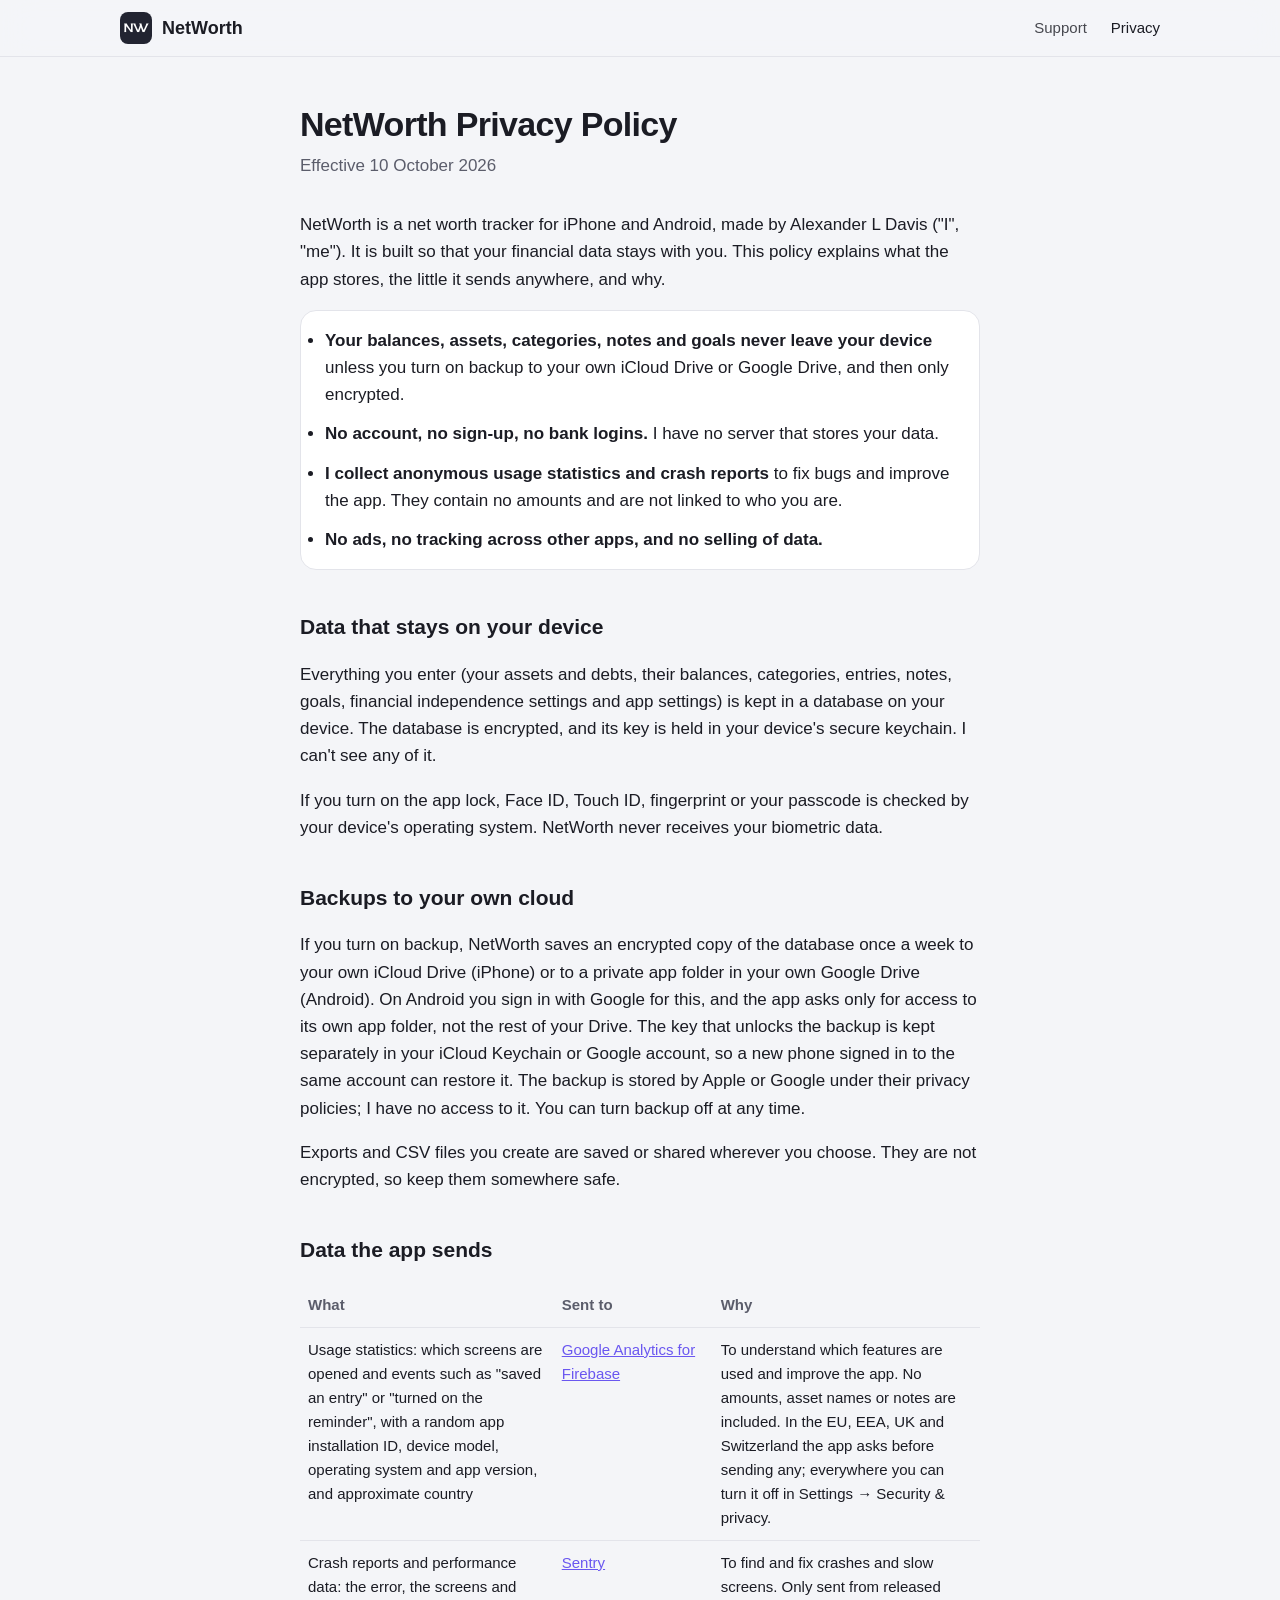
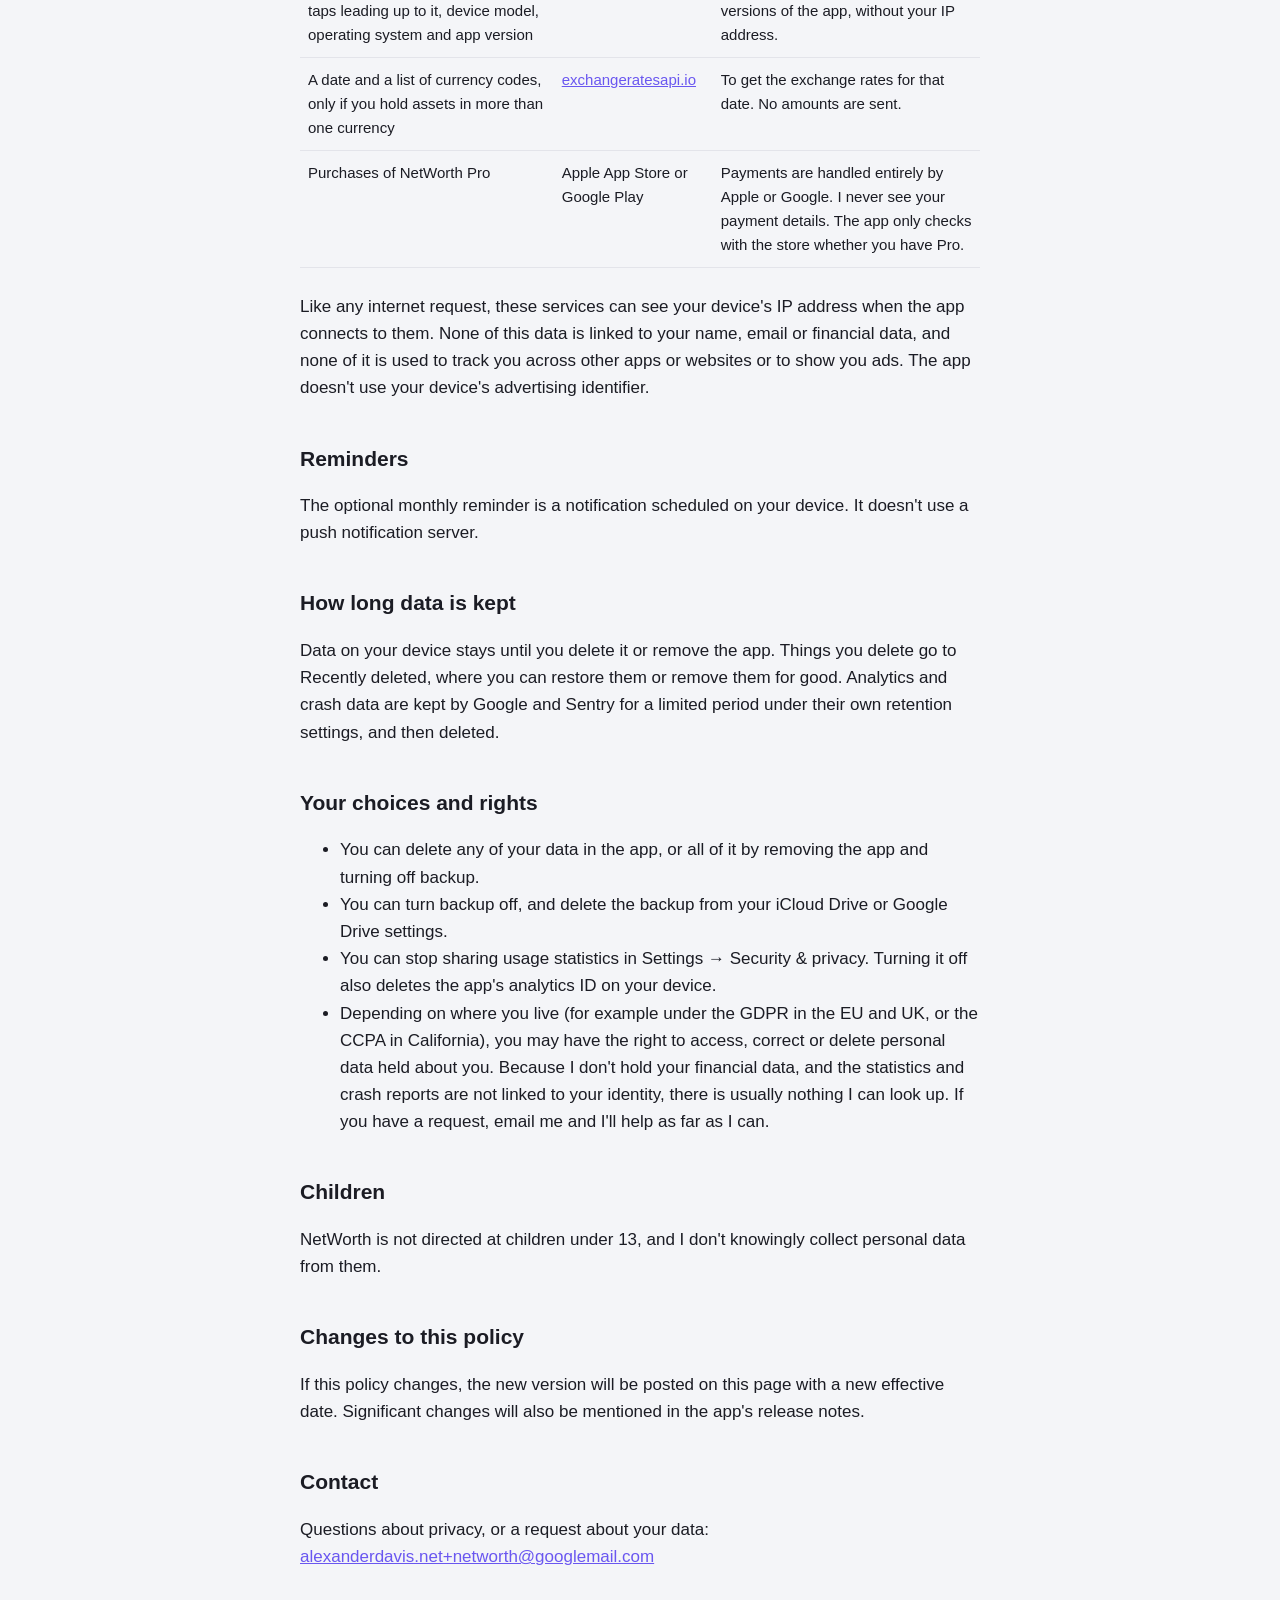
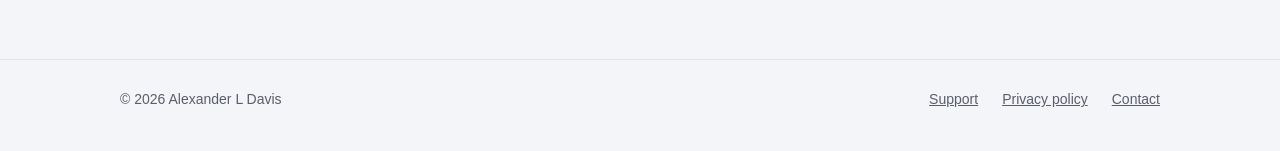
==== privacy/index.html @ a10e5fa9 "Add the NetWorth website: landing page, support and privacy policy The privacy policy moves here fro" ====
<!doctype html>
<html lang="en">
  <head>
    <meta charset="utf-8" />
    <meta name="viewport" content="width=device-width, initial-scale=1" />
    <title>NetWorth Privacy Policy</title>
    <meta name="description" content="How the NetWorth app handles your data: your balances stay encrypted on your device." />
    <link rel="icon" href="../assets/favicon.png" />
    <link rel="apple-touch-icon" href="../assets/apple-touch-icon.png" />
    <link rel="stylesheet" href="../assets/style.css" />
  </head>
  <body>
    <header class="site-header">
      <nav class="nav">
        <a class="brand" href="../"><img src="../assets/icon.png" alt="" />NetWorth</a>
        <a href="../support/">Support</a>
        <a href="../privacy/" aria-current="page">Privacy</a>
      </nav>
    </header>
    <main class="doc">
      <h1>NetWorth Privacy Policy</h1>
      <p class="meta">Effective 10 October 2026</p>

      <p>
        NetWorth is a net worth tracker for iPhone and Android, made by Alexander L Davis
        ("I", "me"). It is built so that your financial data stays with you. This policy explains
        what the app stores, the little it sends anywhere, and why.
      </p>

      <ul class="summary">
        <li><strong>Your balances, assets, categories, notes and goals never leave your device</strong> unless you turn on backup to your own iCloud Drive or Google Drive, and then only encrypted.</li>
        <li><strong>No account, no sign-up, no bank logins.</strong> I have no server that stores your data.</li>
        <li><strong>I collect anonymous usage statistics and crash reports</strong> to fix bugs and improve the app. They contain no amounts and are not linked to who you are.</li>
        <li><strong>No ads, no tracking across other apps, and no selling of data.</strong></li>
      </ul>

      <h2>Data that stays on your device</h2>
      <p>
        Everything you enter (your assets and debts, their balances, categories, entries, notes,
        goals, financial independence settings and app settings) is kept in a database on your
        device. The database is encrypted, and its key is held in your device's secure keychain.
        I can't see any of it.
      </p>
      <p>
        If you turn on the app lock, Face ID, Touch ID, fingerprint or your passcode is checked by
        your device's operating system. NetWorth never receives your biometric data.
      </p>

      <h2>Backups to your own cloud</h2>
      <p>
        If you turn on backup, NetWorth saves an encrypted copy of the database once a week to your
        own iCloud Drive (iPhone) or to a private app folder in your own Google Drive (Android). On
        Android you sign in with Google for this, and the app asks only for access to its own app
        folder, not the rest of your Drive. The key that unlocks the backup is kept separately in your
        iCloud Keychain or Google account, so a new phone signed in to the same account can restore
        it. The backup is stored by Apple or Google under their privacy policies; I have no access
        to it. You can turn backup off at any time.
      </p>
      <p>
        Exports and CSV files you create are saved or shared wherever you choose. They are not
        encrypted, so keep them somewhere safe.
      </p>

      <h2>Data the app sends</h2>
      <div class="scroll">
        <table>
          <thead>
            <tr><th>What</th><th>Sent to</th><th>Why</th></tr>
          </thead>
          <tbody>
            <tr>
              <td>Usage statistics: which screens are opened and events such as "saved an entry" or "turned on the reminder", with a random app installation ID, device model, operating system and app version, and approximate country</td>
              <td><a href="https://firebase.google.com/support/privacy">Google Analytics for Firebase</a></td>
              <td>To understand which features are used and improve the app. No amounts, asset names or notes are included. In the EU, EEA, UK and Switzerland the app asks before sending any; everywhere you can turn it off in Settings → Security &amp; privacy.</td>
            </tr>
            <tr>
              <td>Crash reports and performance data: the error, the screens and taps leading up to it, device model, operating system and app version</td>
              <td><a href="https://sentry.io/privacy/">Sentry</a></td>
              <td>To find and fix crashes and slow screens. Only sent from released versions of the app, without your IP address.</td>
            </tr>
            <tr>
              <td>A date and a list of currency codes, only if you hold assets in more than one currency</td>
              <td><a href="https://exchangeratesapi.io/">exchangeratesapi.io</a></td>
              <td>To get the exchange rates for that date. No amounts are sent.</td>
            </tr>
            <tr>
              <td>Purchases of NetWorth Pro</td>
              <td>Apple App Store or Google Play</td>
              <td>Payments are handled entirely by Apple or Google. I never see your payment details. The app only checks with the store whether you have Pro.</td>
            </tr>
          </tbody>
        </table>
      </div>
      <p>
        Like any internet request, these services can see your device's IP address when the app
        connects to them. None of this data is linked to your name, email or financial data, and
        none of it is used to track you across other apps or websites or to show you ads. The app
        doesn't use your device's advertising identifier.
      </p>

      <h2>Reminders</h2>
      <p>
        The optional monthly reminder is a notification scheduled on your device. It doesn't use a
        push notification server.
      </p>

      <h2>How long data is kept</h2>
      <p>
        Data on your device stays until you delete it or remove the app. Things you delete go to
        Recently deleted, where you can restore them or remove them for good. Analytics and crash
        data are kept by Google and Sentry for a limited period under their own retention settings,
        and then deleted.
      </p>

      <h2>Your choices and rights</h2>
      <ul>
        <li>You can delete any of your data in the app, or all of it by removing the app and turning off backup.</li>
        <li>You can turn backup off, and delete the backup from your iCloud Drive or Google Drive settings.</li>
        <li>You can stop sharing usage statistics in Settings → Security &amp; privacy. Turning it off also deletes the app's analytics ID on your device.</li>
        <li>
          Depending on where you live (for example under the GDPR in the EU and UK, or the CCPA in
          California), you may have the right to access, correct or delete personal data held about
          you. Because I don't hold your financial data, and the statistics and crash reports are
          not linked to your identity, there is usually nothing I can look up. If you have a request,
          email me and I'll help as far as I can.
        </li>
      </ul>

      <h2>Children</h2>
      <p>
        NetWorth is not directed at children under 13, and I don't knowingly collect personal data
        from them.
      </p>

      <h2>Changes to this policy</h2>
      <p>
        If this policy changes, the new version will be posted on this page with a new effective
        date. Significant changes will also be mentioned in the app's release notes.
      </p>

      <h2>Contact</h2>
      <p>
        Questions about privacy, or a request about your data:
        <a href="mailto:alexanderdavis.net+networth@googlemail.com">alexanderdavis.net+networth@googlemail.com</a>
      </p>
    </main>
    <footer class="site-footer">
      <div class="inner">
        <span class="copy">© 2026 Alexander L Davis</span>
        <a href="../support/">Support</a>
        <a href="../privacy/">Privacy policy</a>
        <a href="mailto:alexanderdavis.net+networth@googlemail.com">Contact</a>
      </div>
    </footer>
  </body>
</html>
---- assets/style.css ----
:root {
  color-scheme: light dark;
  --bg: #f4f5f8;
  --surface: #ffffff;
  --text: #1b1c24;
  --muted: #5b5d6b;
  --accent: #6a57f0;
  --accent-text: #ffffff;
  --line: #e3e4ea;
  --hero-bg: radial-gradient(120% 80% at 50% 0%, #3d3566 0%, #222431 60%);
  --hero-text: #f2f2f7;
  --hero-muted: #c3c4d3;
}
@media (prefers-color-scheme: dark) {
  :root {
    --bg: #222431;
    --surface: #2c2e3d;
    --text: #f2f2f7;
    --muted: #a9abbb;
    --accent: #9c8cff;
    --accent-text: #1b1c24;
    --line: #3a3c4d;
  }
}

* { box-sizing: border-box; }
html { scroll-behavior: smooth; }
body {
  margin: 0;
  background: var(--bg);
  color: var(--text);
  font: 17px/1.6 -apple-system, BlinkMacSystemFont, 'Segoe UI', Roboto, sans-serif;
  -webkit-font-smoothing: antialiased;
}
a { color: var(--accent); }
img { max-width: 100%; display: block; }

/* Header and footer */
.site-header {
  position: sticky;
  top: 0;
  z-index: 10;
  background: color-mix(in srgb, var(--bg) 85%, transparent);
  backdrop-filter: saturate(180%) blur(16px);
  -webkit-backdrop-filter: saturate(180%) blur(16px);
  border-bottom: 1px solid var(--line);
}
.site-header.on-hero {
  background: color-mix(in srgb, #222431 80%, transparent);
  border-bottom-color: transparent;
  color: var(--hero-text);
}
.nav {
  max-width: 1080px;
  margin: 0 auto;
  padding: 12px 20px;
  display: flex;
  align-items: center;
  gap: 24px;
}
.brand {
  display: flex;
  align-items: center;
  gap: 10px;
  font-weight: 700;
  font-size: 18px;
  color: inherit;
  text-decoration: none;
  margin-right: auto;
}
.brand img { width: 32px; height: 32px; border-radius: 8px; }
.nav a:not(.brand) { color: inherit; text-decoration: none; opacity: 0.8; font-size: 15px; }
.nav a:not(.brand):hover, .nav a[aria-current='page'] { opacity: 1; }
@media (max-width: 480px) {
  .nav { gap: 16px; }
  .nav .wide-only { display: none; }
}

.site-footer {
  border-top: 1px solid var(--line);
  color: var(--muted);
  font-size: 14px;
}
.site-footer .inner {
  max-width: 1080px;
  margin: 0 auto;
  padding: 28px 20px 40px;
  display: flex;
  flex-wrap: wrap;
  gap: 12px 24px;
}
.site-footer a { color: inherit; }
.site-footer .copy { margin-right: auto; }

/* Document pages (privacy, support) */
main.doc { max-width: 720px; margin: 0 auto; padding: 48px 20px 72px; }
.doc h1 { font-size: 34px; line-height: 1.15; letter-spacing: -0.02em; margin: 0 0 8px; }
.doc h2 { font-size: 21px; margin: 40px 0 8px; }
.meta { color: var(--muted); margin: 0 0 32px; }
.summary, .card {
  background: var(--surface);
  border: 1px solid var(--line);
  border-radius: 16px;
  padding: 4px 24px;
}
.summary li { margin: 12px 0; }
table { width: 100%; border-collapse: collapse; font-size: 15px; margin: 8px 0; }
th, td { text-align: left; vertical-align: top; padding: 10px 8px; border-bottom: 1px solid var(--line); }
th { color: var(--muted); font-weight: 600; }
.scroll { overflow-x: auto; }

/* FAQ */
.faq details {
  background: var(--surface);
  border: 1px solid var(--line);
  border-radius: 14px;
  margin: 10px 0;
  padding: 0 20px;
}
.faq summary {
  cursor: pointer;
  font-weight: 600;
  padding: 16px 0;
  list-style: none;
  display: flex;
  justify-content: space-between;
  gap: 16px;
}
.faq summary::-webkit-details-marker { display: none; }
.faq summary::after { content: '+'; color: var(--muted); font-weight: 400; font-size: 22px; line-height: 1; }
.faq details[open] summary::after { content: '−'; }
.faq details > :not(summary) { margin-top: 0; }
.faq details > :last-child { margin-bottom: 18px; }

.contact {
  display: flex;
  flex-wrap: wrap;
  align-items: center;
  justify-content: space-between;
  gap: 16px;
  padding: 20px 24px;
}
.contact p { margin: 0; }

/* Buttons */
.btn {
  display: inline-flex;
  align-items: center;
  gap: 10px;
  padding: 12px 20px;
  border-radius: 999px;
  font-weight: 600;
  font-size: 16px;
  text-decoration: none;
  background: var(--accent);
  color: var(--accent-text);
  border: 1px solid transparent;
}
.btn svg { width: 20px; height: 20px; fill: currentColor; }
.btn.secondary { background: rgba(255, 255, 255, 0.1); color: var(--hero-text); border-color: rgba(255, 255, 255, 0.2); }
.btn.disabled { opacity: 0.6; pointer-events: none; }
.btn small { display: block; font-size: 11px; font-weight: 500; opacity: 0.8; line-height: 1.1; }
.btn span { line-height: 1.15; text-align: left; }

/* Landing */
.hero {
  background: var(--hero-bg);
  color: var(--hero-text);
  text-align: center;
  padding: 72px 20px 0;
  overflow: hidden;
}
.hero img.app-icon { width: 88px; height: 88px; border-radius: 20px; margin: 0 auto 24px; box-shadow: 0 10px 30px rgba(0, 0, 0, 0.35); }
.hero h1 { font-size: clamp(40px, 7vw, 64px); line-height: 1.05; letter-spacing: -0.03em; margin: 0 0 16px; }
.hero p.lede { font-size: clamp(18px, 2.4vw, 21px); color: var(--hero-muted); max-width: 560px; margin: 0 auto 32px; }
.hero .ctas { display: flex; flex-wrap: wrap; justify-content: center; gap: 12px; margin-bottom: 56px; }
.hero .shots { display: flex; justify-content: center; gap: 20px; max-width: 1000px; margin: 0 auto; }
.hero .shots img { width: 30%; max-width: 300px; border-radius: 24px 24px 0 0; margin-bottom: -40px; box-shadow: 0 20px 60px rgba(0, 0, 0, 0.45); }
.hero .shots img:nth-child(2) { transform: translateY(-24px); }
@media (max-width: 640px) {
  .hero .shots img:not(:nth-child(2)) { display: none; }
  .hero .shots img { width: 70%; }
  .hero .shots img:nth-child(2) { transform: none; }
}

section.band { max-width: 1080px; margin: 0 auto; padding: 96px 20px 24px; }
section.band h2 { font-size: clamp(28px, 4vw, 40px); letter-spacing: -0.02em; line-height: 1.1; margin: 0 0 12px; text-align: center; }
section.band > p.sub { text-align: center; color: var(--muted); max-width: 600px; margin: 0 auto 40px; font-size: 18px; }

.features { display: grid; grid-template-columns: repeat(auto-fit, minmax(240px, 1fr)); gap: 16px; }
.feature { background: var(--surface); border: 1px solid var(--line); border-radius: 18px; padding: 24px; }
.feature .icon { width: 40px; height: 40px; border-radius: 10px; display: grid; place-items: center; background: color-mix(in srgb, var(--accent) 16%, transparent); margin-bottom: 14px; }
.feature .icon svg { width: 22px; height: 22px; stroke: var(--accent); fill: none; stroke-width: 2; stroke-linecap: round; stroke-linejoin: round; }
.feature h3 { margin: 0 0 6px; font-size: 18px; }
.feature p { margin: 0; color: var(--muted); font-size: 15px; }

.gallery { display: flex; gap: 16px; overflow-x: auto; scroll-snap-type: x mandatory; padding: 8px 4px 20px; }
.gallery img { width: 240px; flex: none; border-radius: 22px; scroll-snap-align: center; border: 1px solid var(--line); }

.privacy-band { background: var(--surface); border: 1px solid var(--line); border-radius: 24px; padding: 40px 28px; display: grid; gap: 24px; grid-template-columns: repeat(auto-fit, minmax(220px, 1fr)); }
.privacy-band div strong { display: block; font-size: 18px; margin-bottom: 4px; }
.privacy-band div p { margin: 0; color: var(--muted); font-size: 15px; }

.pro { text-align: center; }
.pro .card { display: inline-block; text-align: left; max-width: 640px; padding: 24px 28px; }
.pro .card ul { margin: 8px 0 0; padding-left: 20px; }

.final { text-align: center; padding-bottom: 96px; }
.final .ctas { display: flex; flex-wrap: wrap; justify-content: center; gap: 12px; }
.final .btn.secondary { background: var(--surface); color: var(--text); border-color: var(--line); }
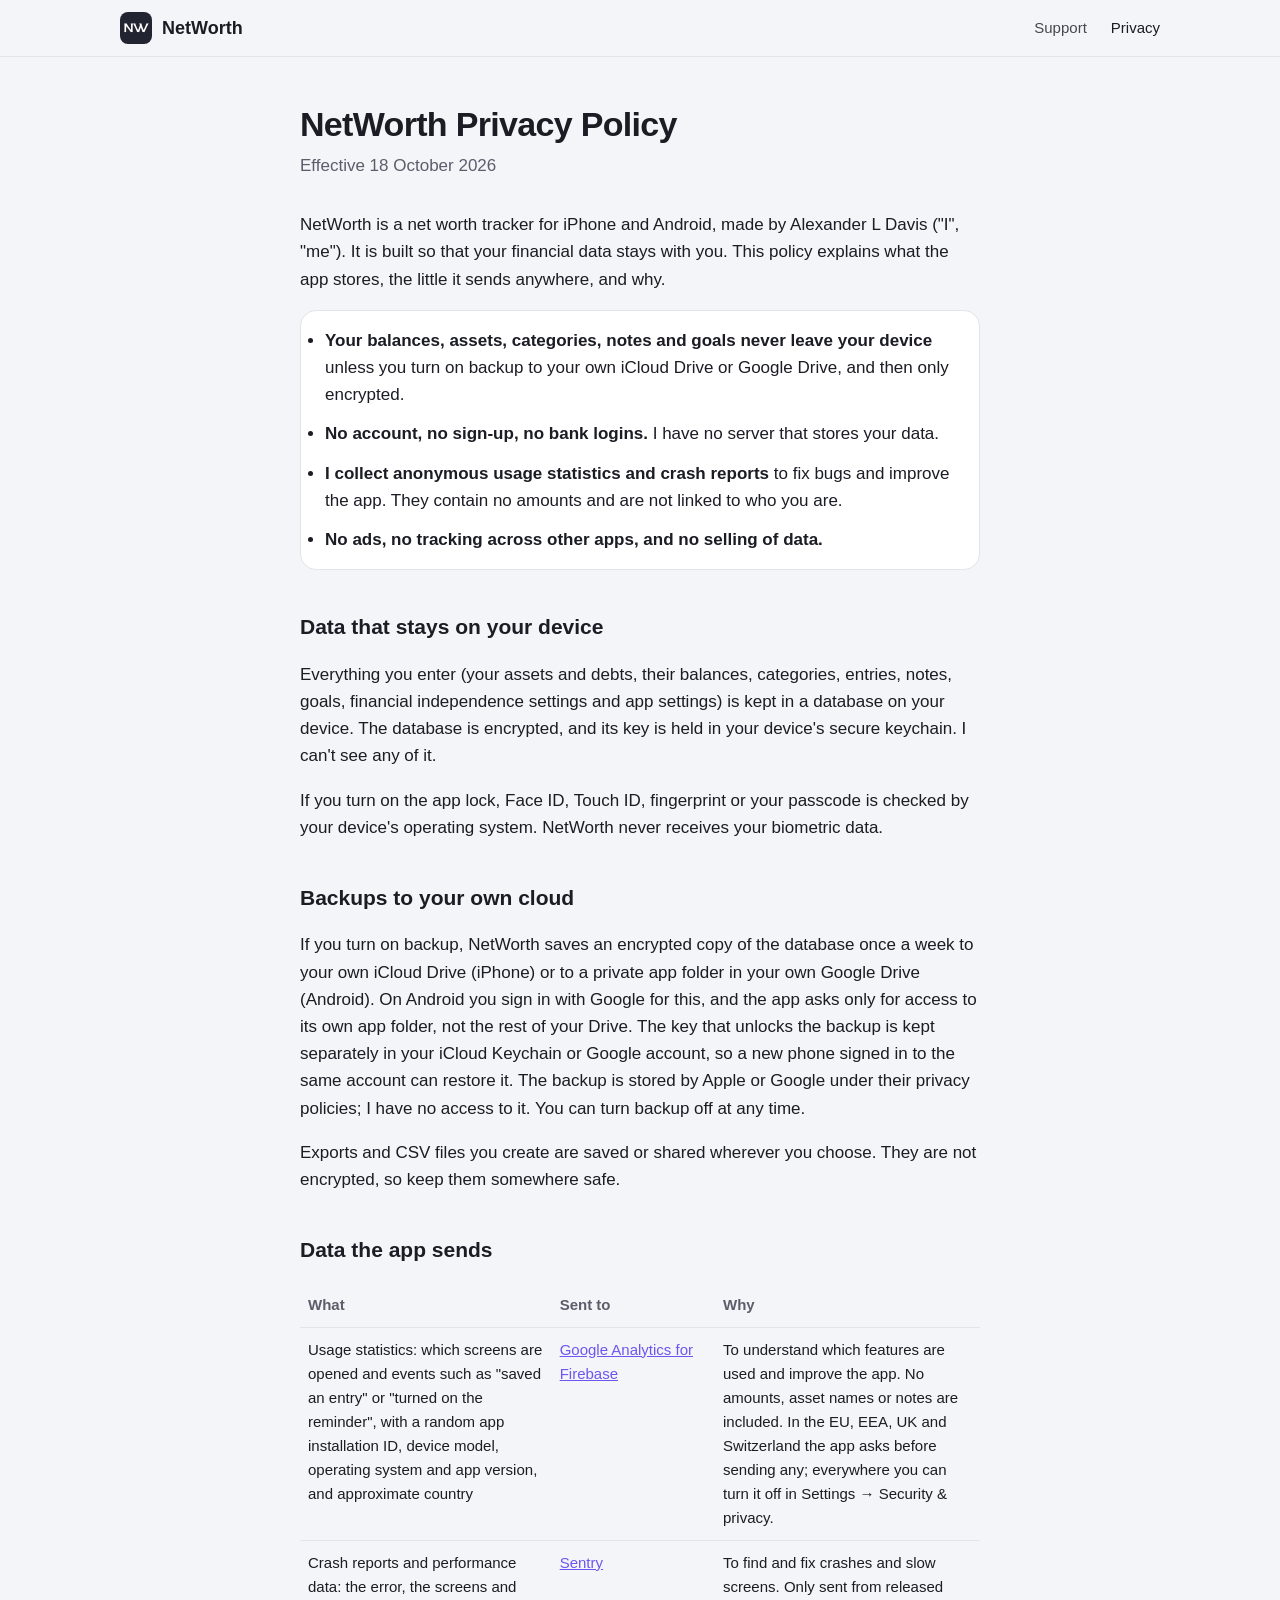
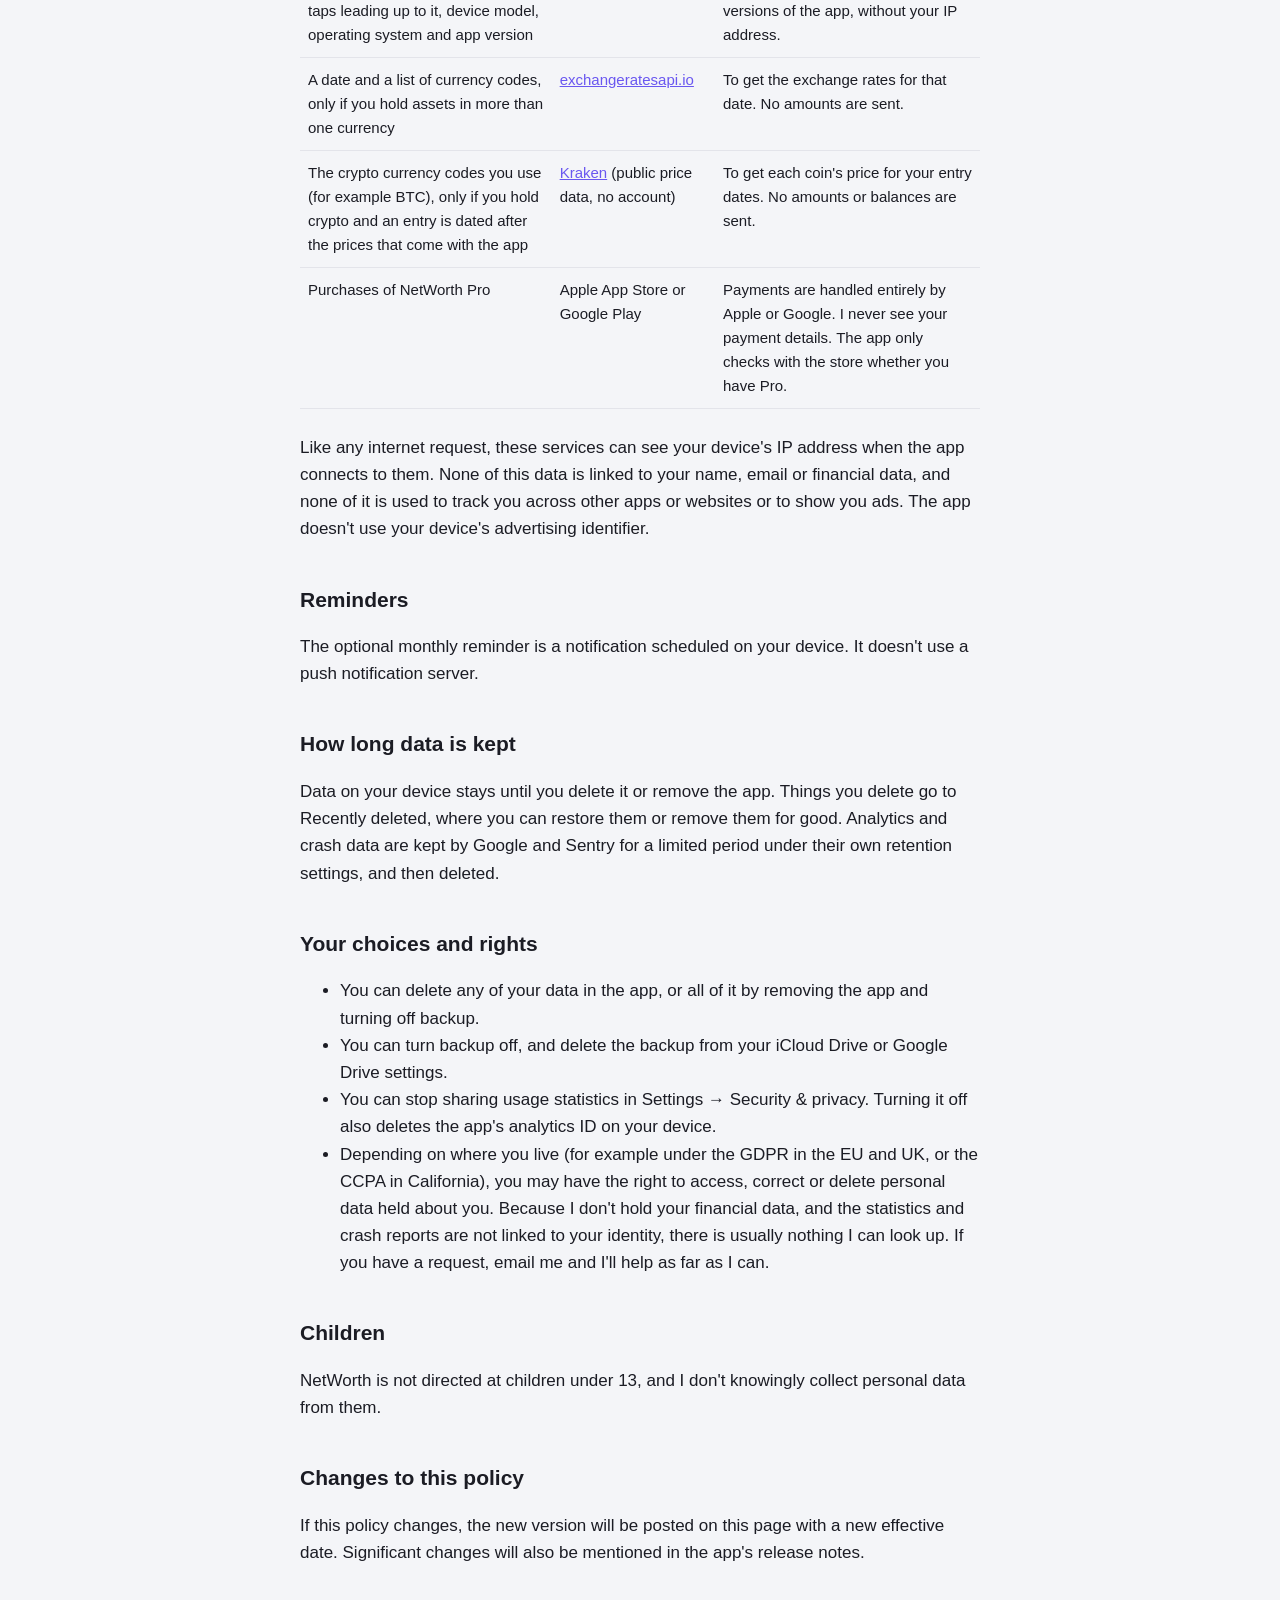
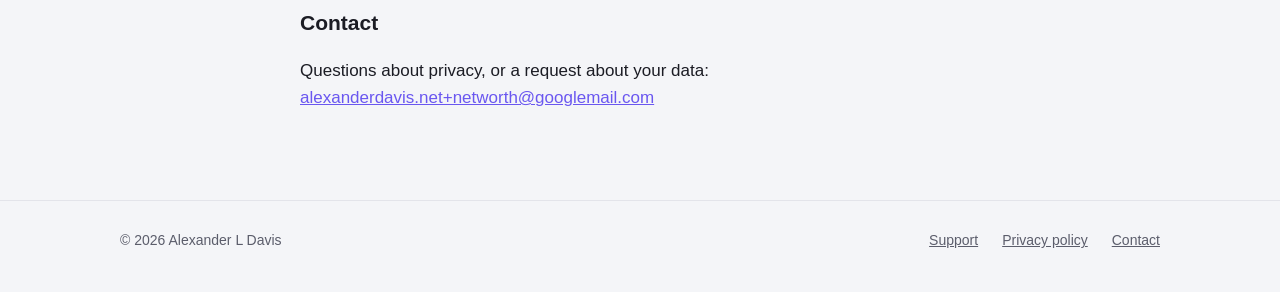
==== commit 9bb02762: "Name Kraken as the source of crypto prices in the privacy policy Co-Authored-By: Claude Opus 5.5 <no" ====
--- a/privacy/index.html
+++ b/privacy/index.html
@@ -19,7 +19,7 @@
     </header>
     <main class="doc">
       <h1>NetWorth Privacy Policy</h1>
-      <p class="meta">Effective 10 October 2026</p>
+      <p class="meta">Effective 18 October 2026</p>
 
       <p>
         NetWorth is a net worth tracker for iPhone and Android, made by Alexander L Davis
@@ -82,6 +82,11 @@
               <td>A date and a list of currency codes, only if you hold assets in more than one currency</td>
               <td><a href="https://exchangeratesapi.io/">exchangeratesapi.io</a></td>
               <td>To get the exchange rates for that date. No amounts are sent.</td>
+            </tr>
+            <tr>
+              <td>The crypto currency codes you use (for example BTC), only if you hold crypto and an entry is dated after the prices that come with the app</td>
+              <td><a href="https://www.kraken.com/legal/privacy">Kraken</a> (public price data, no account)</td>
+              <td>To get each coin's price for your entry dates. No amounts or balances are sent.</td>
             </tr>
             <tr>
               <td>Purchases of NetWorth Pro</td>
